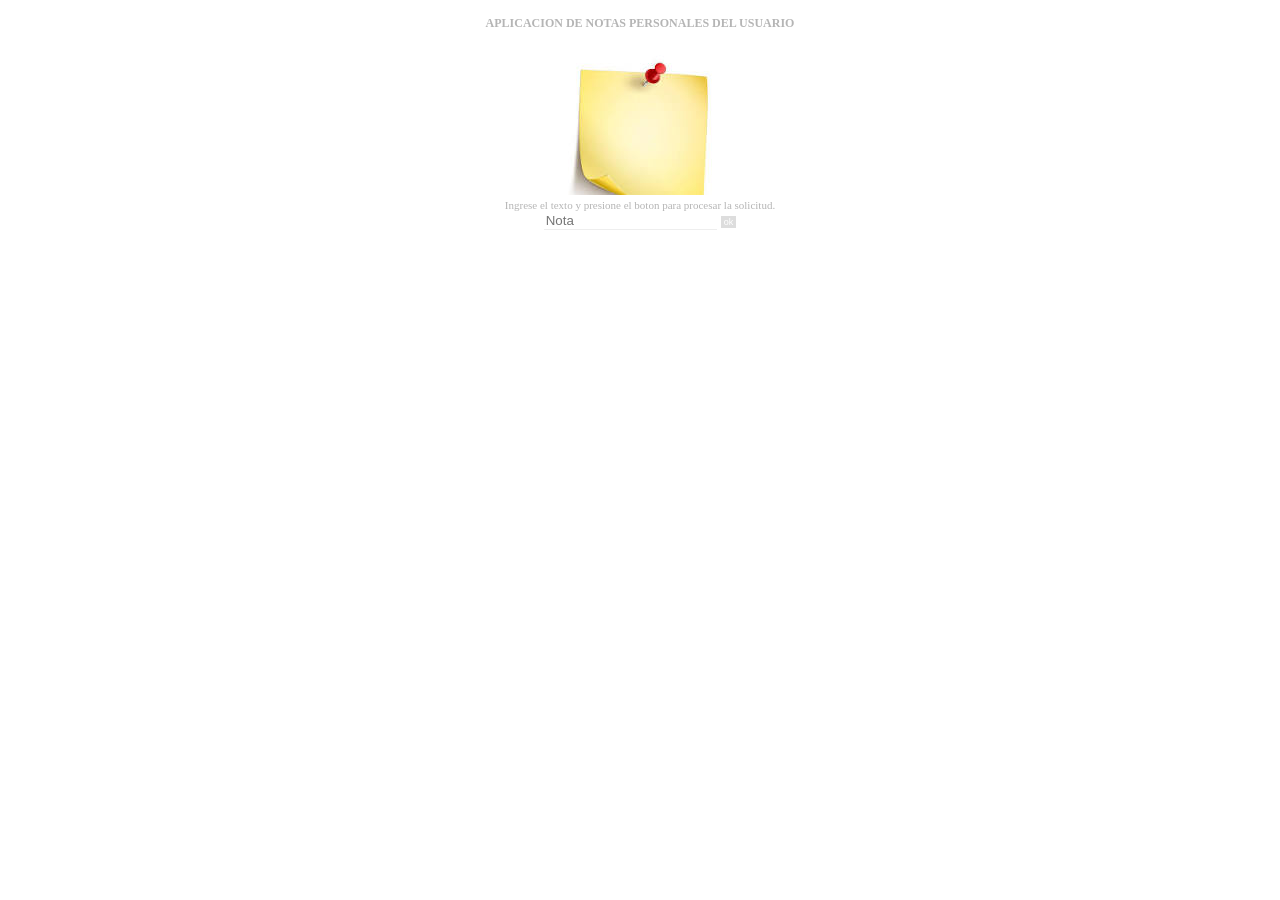
==== docs/index.html @ c443a067 "Agrega version original de app-notas" ====
<!DOCTYPE html>
<html lang="es">
  <head>
    <meta charset="UTF-8" />
    <title>pagina1</title>
    <link rel="stylesheet" href="estilos.css" />
  </head>
  <body>
    <h4>APLICACION DE NOTAS PERSONALES DEL USUARIO</h4>
    <img src="img/descarga.jfif" />
    <p>Ingrese el texto y presione el boton para procesar la solicitud.</p>
    <input id="nota" placeholder="Nota" />
    <button id="agregar">ok</button>
    <ul id="lista"></ul>
    <script src="app.js"></script>
  </body>
</html>
---- docs/estilos.css ----
body {
  font-family: "Times New Roman";
  text-align: center;
  color: #b5b5b5;
  margin: 0;
}
h4 {
  font-size: 12px;
}
p {
  font-size: 11px;
  margin: 0;
}
input {
  border: none;
  border-bottom: 1px solid #eeeeee;
  margin: 0;
}
button {
  font-size: 9px;
  padding: 1px 3px;
  background: #ddd;
  color: #fff;
  border: none;
}
li {
  list-style: none;
  font-size: 11px;
}
li a {
  color: red;
  font-size: 20px;
  font-weight: bold;
}
*:focus {
  outline: none;
}
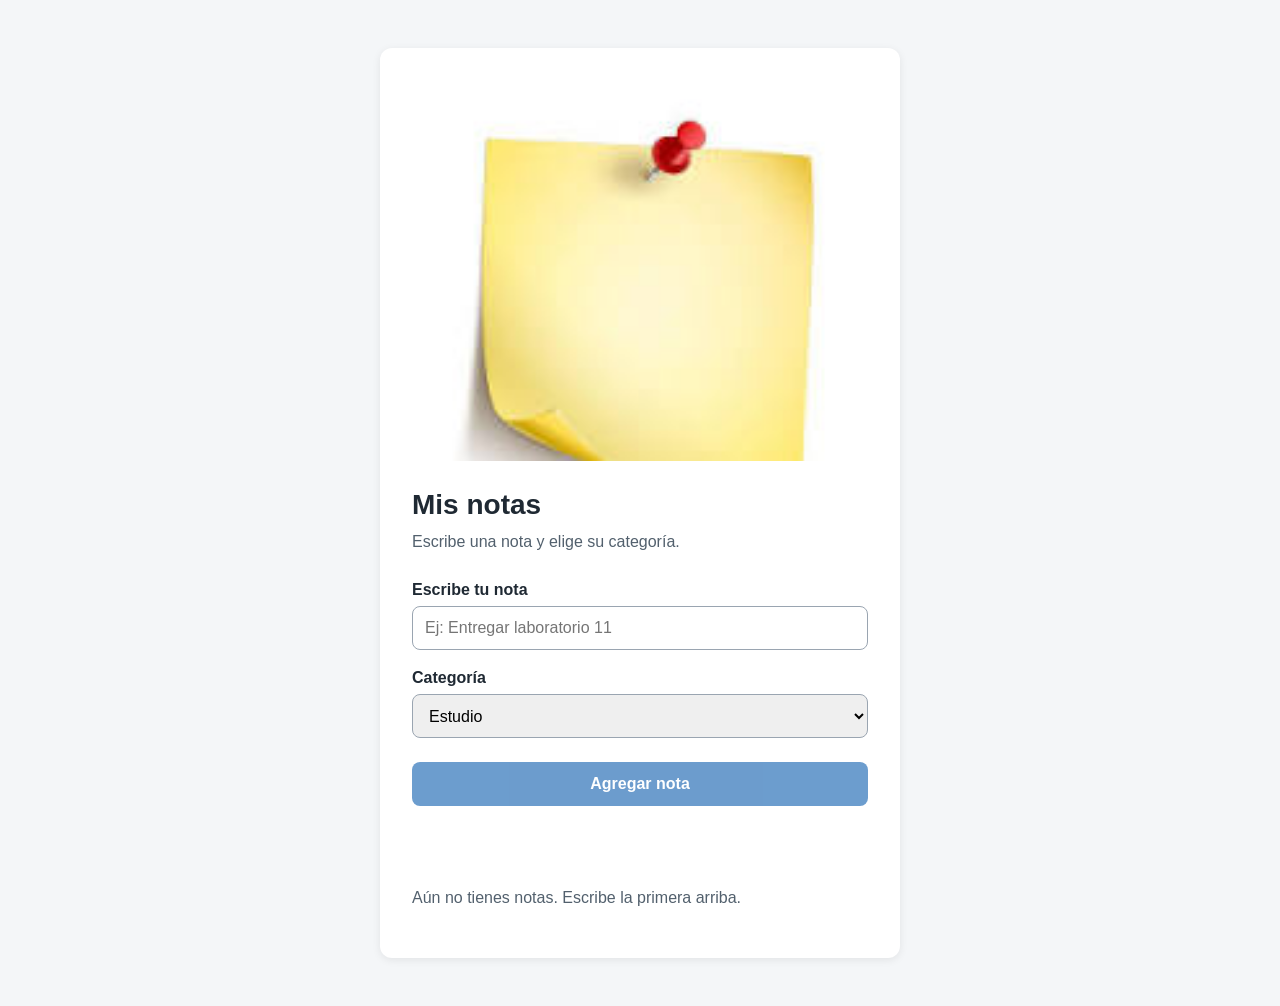
==== commit 44084360: "Redisena app-notas con variables CSS y accesibilidad" ====
--- a/docs/index.html
+++ b/docs/index.html
@@ -2,16 +2,43 @@
 <html lang="es">
   <head>
     <meta charset="UTF-8" />
-    <title>pagina1</title>
+    <meta name="viewport" content="width=device-width, initial-scale=1.0" />
+    <title>Mis notas</title>
     <link rel="stylesheet" href="estilos.css" />
   </head>
   <body>
-    <h4>APLICACION DE NOTAS PERSONALES DEL USUARIO</h4>
-    <img src="img/descarga.jfif" />
-    <p>Ingrese el texto y presione el boton para procesar la solicitud.</p>
-    <input id="nota" placeholder="Nota" />
-    <button id="agregar">ok</button>
-    <ul id="lista"></ul>
+    <main class="tarjeta">
+      <img
+        src="img/descarga.jfif"
+        alt="Escritorio con cuaderno y laptop para tomar notas"
+      />
+      <h1>Mis notas</h1>
+      <p class="ayuda">Escribe una nota y elige su categoría.</p>
+
+      <form id="formulario">
+        <label for="nota">Escribe tu nota</label>
+        <input
+          id="nota"
+          type="text"
+          autocomplete="off"
+          placeholder="Ej: Entregar laboratorio 11"
+        />
+
+        <label for="categoria">Categoría</label>
+        <select id="categoria">
+          <option>Estudio</option>
+          <option>Trabajo</option>
+          <option>Personal</option>
+        </select>
+
+        <button type="submit" id="agregar" class="boton-principal" disabled>
+          Agregar nota
+        </button>
+      </form>
+
+      <p id="mensaje" class="mensaje" role="status"></p>
+      <section id="lista" aria-label="Lista de notas"></section>
+    </main>
     <script src="app.js"></script>
   </body>
 </html>
--- a/docs/estilos.css
+++ b/docs/estilos.css
@@ -1,37 +1,127 @@
+:root {
+  --color-primario: #0b5cad;
+  --color-texto: #1f2933;
+  --color-suave: #52606d;
+  --color-borde: #9aa5b1;
+  --color-fondo: #f4f6f8;
+  --color-error: #b42318;
+  --color-exito: #067647;
+  --espacio: 16px;
+}
+* {
+  box-sizing: border-box;
+}
 body {
-  font-family: "Times New Roman";
-  text-align: center;
-  color: #b5b5b5;
+  margin: 0;
+  padding: var(--espacio);
+  font-family: Arial, Helvetica, sans-serif;
+  font-size: 16px;
+  line-height: 1.5;
+  color: var(--color-texto);
+  background: var(--color-fondo);
+}
+.tarjeta {
+  max-width: 520px;
+  margin: 32px auto;
+  padding: 32px;
+  background: #fff;
+  border-radius: 12px;
+  box-shadow: 0 2px 8px rgba(0, 0, 0, 0.08);
+}
+.tarjeta img {
+  width: 100%;
+  border-radius: 8px;
+}
+h1 {
+  font-size: 28px;
+  margin: 16px 0 4px;
+}
+h2 {
+  font-size: 18px;
+  margin: 24px 0 8px;
+}
+.ayuda {
+  color: var(--color-suave);
+  margin: 0 0 24px;
+}
+label {
+  display: block;
+  font-weight: bold;
+  margin: 16px 0 4px;
+}
+input,
+select {
+  width: 100%;
+  min-height: 44px;
+  padding: 8px 12px;
+  font-size: 16px;
+  border: 1px solid var(--color-borde);
+  border-radius: 8px;
+}
+button {
+  min-height: 44px;
+  padding: 10px 20px;
+  font-size: 16px;
+  border-radius: 8px;
+  cursor: pointer;
+}
+.boton-principal {
+  width: 100%;
+  margin-top: 24px;
+  background: var(--color-primario);
+  color: #fff;
+  border: none;
+  font-weight: bold;
+}
+.boton-principal:disabled {
+  opacity: 0.6;
+  cursor: not-allowed;
+}
+.boton-secundario {
+  background: transparent;
+  color: var(--color-suave);
+  border: 1px solid var(--color-borde);
+}
+.boton-peligro {
+  background: transparent;
+  color: var(--color-error);
+  border: 1px solid var(--color-error);
+}
+:focus-visible {
+  outline: 3px solid #f59e0b;
+  outline-offset: 2px;
+}
+.mensaje {
+  min-height: 48px;
+  font-weight: bold;
+  margin: 16px 0 0;
+  display: flex;
+  gap: 16px;
+  align-items: center;
+  flex-wrap: wrap;
+}
+.mensaje.error {
+  color: var(--color-error);
+}
+.mensaje.exito {
+  color: var(--color-exito);
+}
+.mensaje.info {
+  color: var(--color-primario);
+}
+ul {
+  list-style: none;
+  padding: 0;
   margin: 0;
 }
-h4 {
-  font-size: 12px;
+li {
+  display: flex;
+  justify-content: space-between;
+  align-items: center;
+  gap: 16px;
+  padding: 8px 0;
+  border-bottom: 1px solid #e4e7eb;
 }
-p {
-  font-size: 11px;
-  margin: 0;
+.vacio {
+  color: var(--color-suave);
 }
-input {
-  border: none;
-  border-bottom: 1px solid #eeeeee;
-  margin: 0;
-}
-button {
-  font-size: 9px;
-  padding: 1px 3px;
-  background: #ddd;
-  color: #fff;
-  border: none;
-}
-li {
-  list-style: none;
-  font-size: 11px;
-}
-li a {
-  color: red;
-  font-size: 20px;
-  font-weight: bold;
-}
-*:focus {
-  outline: none;
-}
